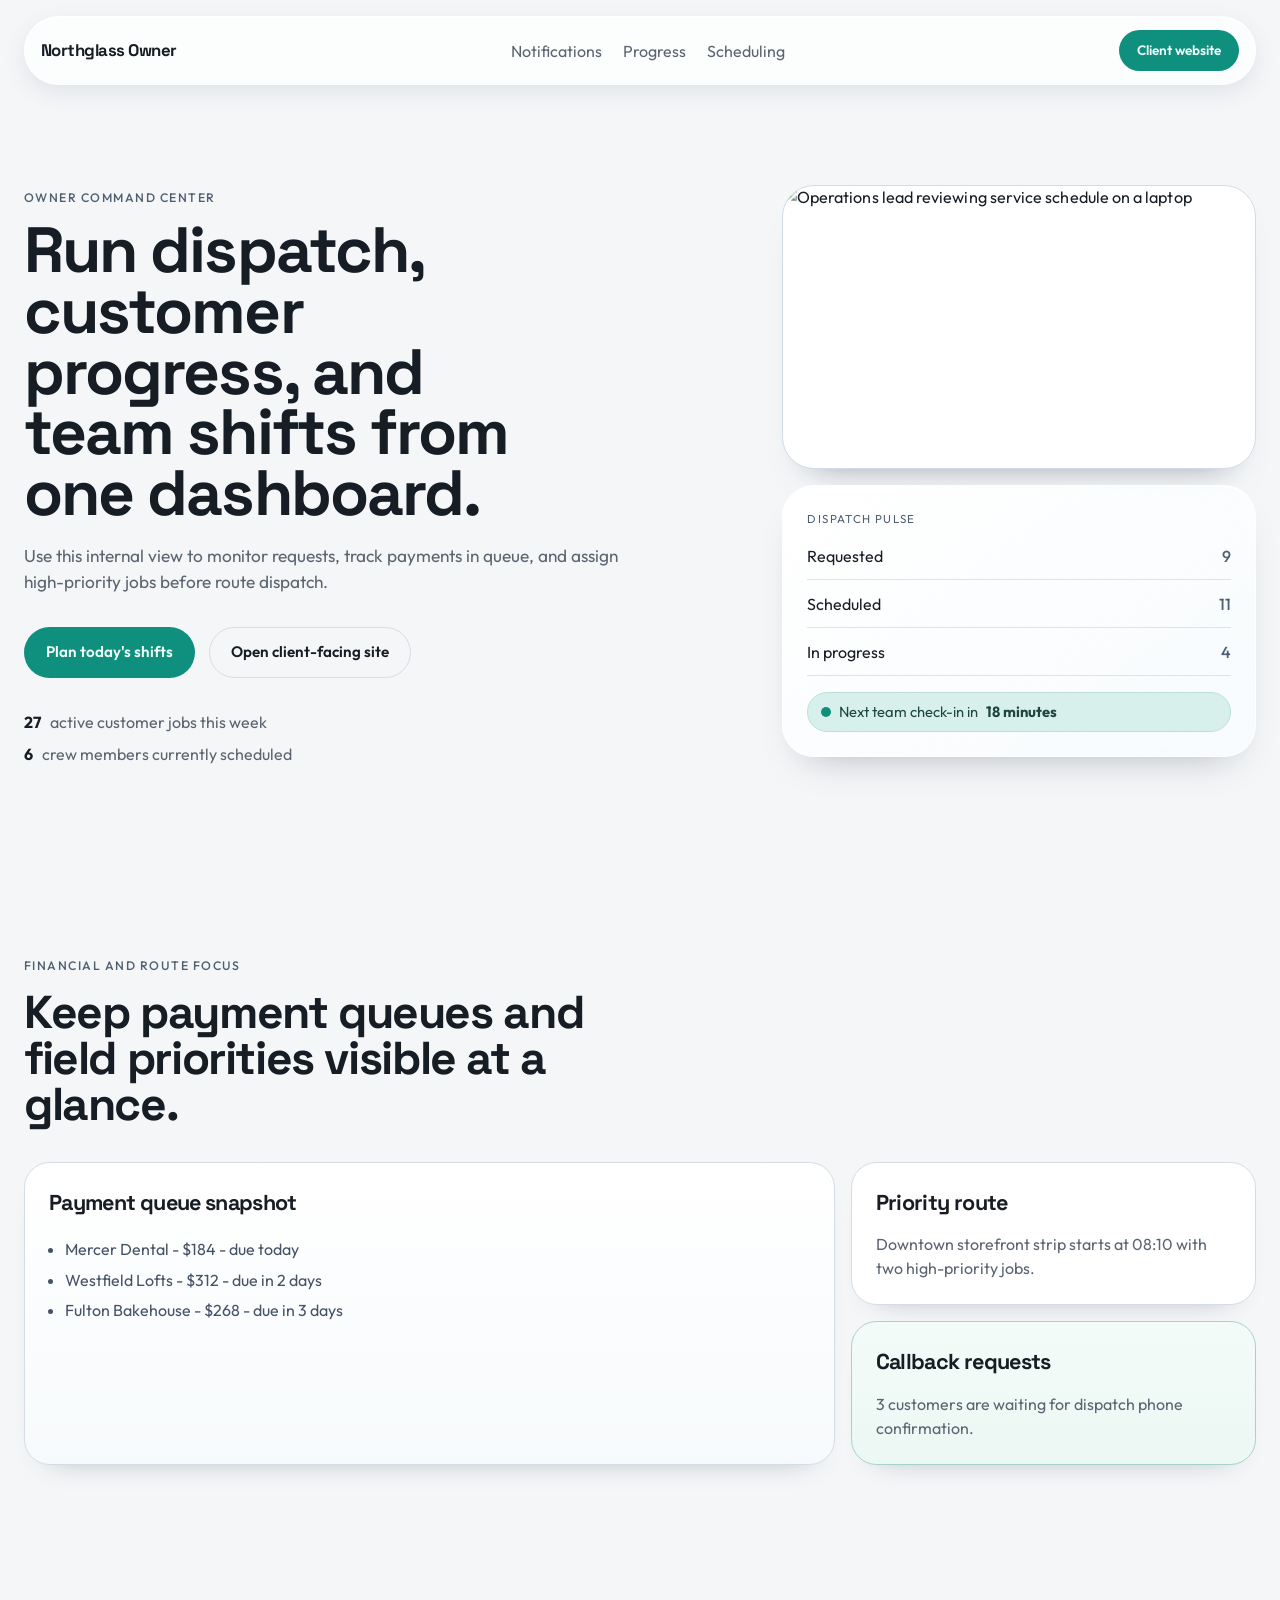
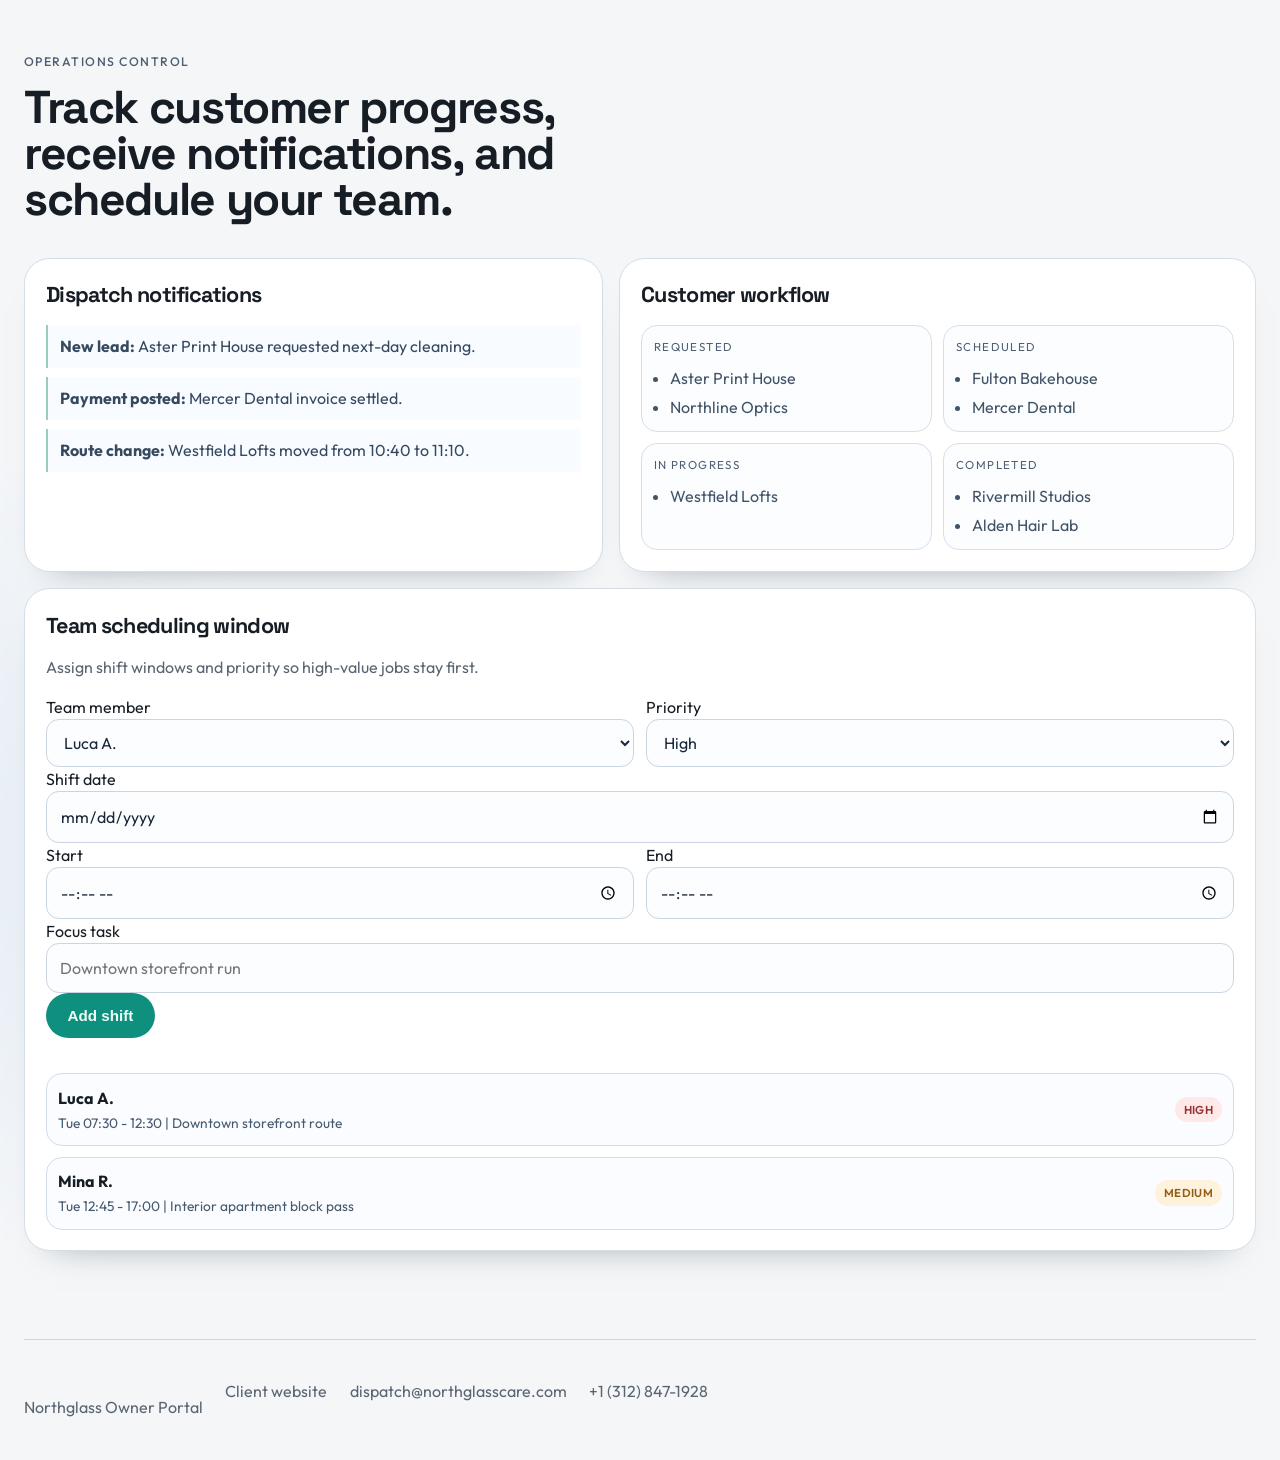
==== owner.html @ faa6aa74 "Split client and owner views with dedicated owner portal" ====
<!doctype html>
<html lang="en">
  <head>
    <meta charset="UTF-8" />
    <meta name="viewport" content="width=device-width, initial-scale=1.0" />
    <title>Northglass Owner Portal</title>
    <meta
      name="description"
      content="Northglass owner operations portal for dispatch updates, customer progress tracking, payment visibility, and shift scheduling."
    />
    <meta name="robots" content="noindex, nofollow" />
    <link rel="preconnect" href="https://fonts.googleapis.com" />
    <link rel="preconnect" href="https://fonts.gstatic.com" crossorigin />
    <link
      href="https://fonts.googleapis.com/css2?family=Outfit:wght@300;400;500;600;700&family=Space+Grotesk:wght@500;600;700&display=swap"
      rel="stylesheet"
    />
    <link rel="stylesheet" href="styles.css" />
  </head>
  <body>
    <div class="site-noise" aria-hidden="true"></div>
    <header class="topbar">
      <a class="brand" href="#portal">Northglass Owner</a>
      <nav class="nav-links" aria-label="Owner navigation">
        <a href="#ops">Notifications</a>
        <a href="#workflow">Progress</a>
        <a href="#schedule">Scheduling</a>
      </nav>
      <a class="btn btn-small" href="index.html">Client website</a>
    </header>

    <main id="portal">
      <section class="hero section">
        <div class="hero-copy reveal">
          <p class="eyebrow">Owner command center</p>
          <h1>Run dispatch, customer progress, and team shifts from one dashboard.</h1>
          <p class="lead">
            Use this internal view to monitor requests, track payments in queue, and assign
            high-priority jobs before route dispatch.
          </p>
          <div class="hero-cta">
            <a class="btn" href="#schedule">Plan today's shifts</a>
            <a class="btn btn-ghost" href="index.html">Open client-facing site</a>
          </div>
          <ul class="meta-list" aria-label="Ops metrics">
            <li><strong>27</strong> active customer jobs this week</li>
            <li><strong>6</strong> crew members currently scheduled</li>
          </ul>
        </div>

        <div class="hero-panel reveal">
          <figure class="hero-photo">
            <img
              src="https://images.pexels.com/photos/4246120/pexels-photo-4246120.jpeg?auto=compress&cs=tinysrgb&w=1400"
              alt="Operations lead reviewing service schedule on a laptop"
              loading="eager"
            />
          </figure>
          <div class="glass-card">
            <p class="mini-label">Dispatch pulse</p>
            <ul class="route-list">
              <li><span>Requested</span><time>9</time></li>
              <li><span>Scheduled</span><time>11</time></li>
              <li><span>In progress</span><time>4</time></li>
            </ul>
            <div class="status-strip">
              <span class="pulse-dot" aria-hidden="true"></span>
              Next team check-in in <strong>18 minutes</strong>
            </div>
          </div>
        </div>
      </section>

      <section class="section services" id="workflow">
        <div class="section-head reveal">
          <p class="eyebrow">Financial and route focus</p>
          <h2>Keep payment queues and field priorities visible at a glance.</h2>
        </div>
        <div class="service-grid">
          <article class="service-tile large reveal">
            <h3>Payment queue snapshot</h3>
            <ul>
              <li>Mercer Dental - $184 - due today</li>
              <li>Westfield Lofts - $312 - due in 2 days</li>
              <li>Fulton Bakehouse - $268 - due in 3 days</li>
            </ul>
          </article>
          <article class="service-tile reveal">
            <h3>Priority route</h3>
            <p>Downtown storefront strip starts at 08:10 with two high-priority jobs.</p>
          </article>
          <article class="service-tile accent reveal">
            <h3>Callback requests</h3>
            <p>3 customers are waiting for dispatch phone confirmation.</p>
          </article>
        </div>
      </section>

      <section id="ops" class="section ops-system">
        <div class="section-head reveal">
          <p class="eyebrow">Operations control</p>
          <h2>Track customer progress, receive notifications, and schedule your team.</h2>
        </div>

        <div class="ops-grid">
          <article class="ops-panel reveal">
            <h3>Dispatch notifications</h3>
            <ul id="notification-list" class="notification-list">
              <li><strong>New lead:</strong> Aster Print House requested next-day cleaning.</li>
              <li><strong>Payment posted:</strong> Mercer Dental invoice settled.</li>
              <li><strong>Route change:</strong> Westfield Lofts moved from 10:40 to 11:10.</li>
            </ul>
          </article>

          <article class="ops-panel reveal">
            <h3>Customer workflow</h3>
            <div class="workflow-grid" id="workflow-grid">
              <div>
                <p class="mini-label">Requested</p>
                <ul>
                  <li>Aster Print House</li>
                  <li>Northline Optics</li>
                </ul>
              </div>
              <div>
                <p class="mini-label">Scheduled</p>
                <ul>
                  <li>Fulton Bakehouse</li>
                  <li>Mercer Dental</li>
                </ul>
              </div>
              <div>
                <p class="mini-label">In progress</p>
                <ul>
                  <li>Westfield Lofts</li>
                </ul>
              </div>
              <div>
                <p class="mini-label">Completed</p>
                <ul id="completed-jobs">
                  <li>Rivermill Studios</li>
                  <li>Alden Hair Lab</li>
                </ul>
              </div>
            </div>
          </article>

          <article class="ops-panel schedule-panel reveal" id="schedule">
            <h3>Team scheduling window</h3>
            <p class="ops-copy">Assign shift windows and priority so high-value jobs stay first.</p>

            <form id="schedule-form" novalidate>
              <div class="inline-controls">
                <label>
                  Team member
                  <select id="team-member" name="teamMember">
                    <option value="Luca A.">Luca A.</option>
                    <option value="Mina R.">Mina R.</option>
                    <option value="Devon K.">Devon K.</option>
                  </select>
                </label>

                <label>
                  Priority
                  <select id="priority" name="priority">
                    <option value="High">High</option>
                    <option value="Medium">Medium</option>
                    <option value="Low">Low</option>
                  </select>
                </label>
              </div>

              <label>
                Shift date
                <input id="shift-date" name="shiftDate" type="date" required />
                <span class="error" id="shift-date-error"></span>
              </label>

              <div class="inline-controls">
                <label>
                  Start
                  <input id="shift-start" name="shiftStart" type="time" required />
                  <span class="error" id="shift-start-error"></span>
                </label>

                <label>
                  End
                  <input id="shift-end" name="shiftEnd" type="time" required />
                  <span class="error" id="shift-end-error"></span>
                </label>
              </div>

              <label>
                Focus task
                <input id="shift-task" name="shiftTask" type="text" placeholder="Downtown storefront run" required />
                <span class="error" id="shift-task-error"></span>
              </label>

              <button class="btn" type="submit">Add shift</button>
              <p class="form-message" id="schedule-message" aria-live="polite"></p>
            </form>

            <ul class="shift-list" id="shift-list">
              <li>
                <div>
                  <strong>Luca A.</strong>
                  <p>Tue 07:30 - 12:30 | Downtown storefront route</p>
                </div>
                <span class="tag high">High</span>
              </li>
              <li>
                <div>
                  <strong>Mina R.</strong>
                  <p>Tue 12:45 - 17:00 | Interior apartment block pass</p>
                </div>
                <span class="tag medium">Medium</span>
              </li>
            </ul>
          </article>
        </div>
      </section>
    </main>

    <footer class="footer">
      <p>Northglass Owner Portal</p>
      <a href="index.html">Client website</a>
      <a href="mailto:dispatch@northglasscare.com">dispatch@northglasscare.com</a>
      <a href="tel:+13128471928">+1 (312) 847-1928</a>
    </footer>

    <script src="script.js"></script>
  </body>
</html>
---- styles.css ----
:root {
  --bg: #f4f6f8;
  --surface: #ffffff;
  --ink: #171d24;
  --muted: #5b6572;
  --line: #d4dce5;
  --accent: #0f8f7d;
  --accent-soft: #d8f0eb;
  --shadow: 0 20px 40px -25px rgba(16, 24, 34, 0.35);
  --radius: 1.6rem;
  --ease: cubic-bezier(0.16, 1, 0.3, 1);
}

* {
  box-sizing: border-box;
}

html,
body {
  margin: 0;
  padding: 0;
}

body {
  font-family: Outfit, "Segoe UI", sans-serif;
  color: var(--ink);
  background:
    radial-gradient(1200px 500px at 75% -10%, #e3f3ef 10%, transparent 60%),
    radial-gradient(1000px 650px at -20% 80%, #e7eef7 15%, transparent 65%),
    var(--bg);
  line-height: 1.5;
}

.site-noise {
  position: fixed;
  inset: 0;
  pointer-events: none;
  opacity: 0.06;
  background-image: radial-gradient(rgba(0, 0, 0, 0.7) 0.6px, transparent 0.6px);
  background-size: 4px 4px;
  z-index: 1;
}

.topbar,
main,
.footer {
  position: relative;
  z-index: 2;
}

.topbar {
  width: min(1400px, calc(100% - 3rem));
  margin: 1rem auto 0;
  padding: 0.8rem 1rem;
  border: 1px solid rgba(255, 255, 255, 0.7);
  border-radius: 999px;
  background: rgba(255, 255, 255, 0.72);
  box-shadow:
    inset 0 1px 0 rgba(255, 255, 255, 0.8),
    0 8px 24px rgba(19, 31, 46, 0.08);
  backdrop-filter: blur(10px);
  position: sticky;
  top: 0.6rem;
  display: flex;
  align-items: center;
  justify-content: space-between;
  gap: 1rem;
  z-index: 80;
  transition:
    opacity 0.55s var(--ease),
    transform 0.55s var(--ease),
    background-color 0.35s var(--ease),
    box-shadow 0.35s var(--ease);
}

.topbar.is-idle {
  opacity: 0;
  transform: translateY(-14px);
  pointer-events: none;
}

.brand {
  text-decoration: none;
  color: var(--ink);
  font-family: "Space Grotesk", Outfit, sans-serif;
  font-weight: 700;
  letter-spacing: -0.03em;
  font-size: 1.05rem;
}

.nav-links {
  display: flex;
  gap: 1.3rem;
}

.nav-links a,
.footer a {
  text-decoration: none;
  color: var(--muted);
  transition: color 0.3s var(--ease);
}

.nav-links a:hover,
.footer a:hover {
  color: var(--ink);
}

main {
  width: min(1400px, calc(100% - 3rem));
  margin: 0 auto;
}

.section {
  padding: 5.5rem 0;
}

.hero {
  min-height: calc(100dvh - 8rem);
  display: grid;
  grid-template-columns: 1.2fr 0.8fr;
  gap: 3rem;
  align-items: center;
}

.hero-panel {
  display: grid;
  gap: 1rem;
}

.hero-photo,
.photo-card {
  margin: 0;
  border-radius: 2rem;
  border: 1px solid #d2dbe8;
  background: #fff;
  overflow: hidden;
  box-shadow: 0 22px 36px -30px rgba(13, 27, 43, 0.55);
}

.hero-photo {
  aspect-ratio: 5 / 3;
}

.hero-photo img,
.photo-card img {
  width: 100%;
  height: 100%;
  object-fit: cover;
  display: block;
  transform: scale(1.01);
  transition: transform 0.8s var(--ease);
}

.hero-photo:hover img,
.photo-card:hover img {
  transform: scale(1.06);
}

.eyebrow {
  text-transform: uppercase;
  font-size: 0.77rem;
  letter-spacing: 0.12em;
  color: #4f5f72;
  margin-bottom: 0.8rem;
  font-weight: 500;
}

h1,
h2,
h3 {
  font-family: "Space Grotesk", Outfit, sans-serif;
  letter-spacing: -0.03em;
  margin: 0;
}

h1 {
  font-size: clamp(2.35rem, 5vw, 5rem);
  line-height: 0.95;
  max-width: 13ch;
}

h2 {
  font-size: clamp(1.9rem, 3.6vw, 3.5rem);
  line-height: 1;
  max-width: 20ch;
}

h3 {
  font-size: 1.35rem;
  margin-bottom: 0.8rem;
}

.lead {
  max-width: 55ch;
  color: var(--muted);
  font-size: 1.08rem;
  margin: 1.2rem 0 2rem;
}

.hero-cta {
  display: flex;
  flex-wrap: wrap;
  gap: 0.9rem;
}

.btn {
  background: var(--accent);
  color: #effcf8;
  border: 1px solid transparent;
  border-radius: 999px;
  padding: 0.82rem 1.3rem;
  text-decoration: none;
  font-weight: 600;
  font-size: 0.95rem;
  cursor: pointer;
  transition:
    transform 0.25s var(--ease),
    background-color 0.25s var(--ease),
    box-shadow 0.25s var(--ease);
}

.btn:hover {
  background: #0c7f70;
  transform: translateY(-1px);
  box-shadow: 0 12px 18px -14px rgba(15, 143, 125, 0.75);
}

.btn:active {
  transform: translateY(0) scale(0.98);
}

.btn-small {
  padding: 0.6rem 1.05rem;
  font-size: 0.85rem;
}

.btn-ghost {
  background: transparent;
  border-color: var(--line);
  color: var(--ink);
}

.btn-ghost:hover {
  background: #edf2f7;
  box-shadow: none;
}

.meta-list {
  list-style: none;
  margin: 2rem 0 0;
  padding: 0;
  display: grid;
  gap: 0.5rem;
  color: var(--muted);
}

.meta-list strong {
  color: var(--ink);
  margin-right: 0.4rem;
}

.glass-card {
  border-radius: 2rem;
  border: 1px solid rgba(255, 255, 255, 0.75);
  background:
    linear-gradient(145deg, rgba(255, 255, 255, 0.82), rgba(244, 249, 252, 0.62)),
    rgba(255, 255, 255, 0.75);
  box-shadow:
    inset 0 1px 0 rgba(255, 255, 255, 0.85),
    var(--shadow);
  backdrop-filter: blur(8px);
  padding: 1.5rem;
  position: relative;
  overflow: hidden;
}

.shine {
  position: absolute;
  inset: -40% auto auto -20%;
  width: 65%;
  aspect-ratio: 1;
  background: radial-gradient(circle, rgba(255, 255, 255, 0.78) 0, transparent 72%);
  filter: blur(6px);
  animation: drift 7s linear infinite;
}

.mini-label {
  margin: 0;
  text-transform: uppercase;
  letter-spacing: 0.12em;
  font-size: 0.72rem;
  color: #4f5f72;
}

.route-list {
  list-style: none;
  padding: 0;
  margin: 1rem 0;
  display: grid;
  gap: 0.75rem;
}

.route-list li {
  display: flex;
  justify-content: space-between;
  gap: 1rem;
  border-bottom: 1px solid #dce3ec;
  padding-bottom: 0.7rem;
}

.route-list time {
  color: #4c5e73;
  font-weight: 500;
}

.status-strip {
  background: var(--accent-soft);
  border: 1px solid #bbdfd6;
  border-radius: 999px;
  padding: 0.5rem 0.8rem;
  font-size: 0.92rem;
  display: flex;
  align-items: center;
  gap: 0.5rem;
  color: #1f463f;
}

.pulse-dot {
  width: 10px;
  height: 10px;
  border-radius: 50%;
  background: var(--accent);
  box-shadow: 0 0 0 0 rgba(15, 143, 125, 0.5);
  animation: pulse 2.4s infinite;
}

.section-head {
  margin-bottom: 2.2rem;
}

.service-grid {
  display: grid;
  grid-template-columns: 2fr 1fr;
  gap: 1rem;
}

.service-tile {
  padding: 1.5rem;
  border-radius: var(--radius);
  border: 1px solid var(--line);
  background: var(--surface);
  box-shadow: 0 16px 30px -27px rgba(20, 31, 45, 0.45);
}

.service-tile.large {
  grid-row: span 2;
  background: linear-gradient(180deg, #ffffff, #f7fafc);
}

.service-tile p {
  margin: 0;
  color: var(--muted);
}

.service-tile ul {
  margin: 1.1rem 0 0;
  padding-left: 1rem;
  color: #445367;
  display: grid;
  gap: 0.4rem;
}

.service-tile.accent {
  border-color: #a6d2c9;
  background: linear-gradient(180deg, #f3fbf8, #ecf8f4);
}

.steps {
  margin: 0;
  padding: 0;
  list-style: none;
  border-top: 1px solid var(--line);
}

.steps li {
  padding: 1.2rem 0;
  border-bottom: 1px solid var(--line);
  display: grid;
  grid-template-columns: 220px 1fr;
  gap: 1rem;
  align-items: baseline;
}

.steps p {
  margin: 0;
  color: var(--muted);
}

.photo-grid {
  display: grid;
  grid-template-columns: 1.2fr 1fr;
  gap: 1rem;
}

.photo-card {
  aspect-ratio: 4 / 3;
}

.photo-card.tall {
  grid-row: span 2;
  aspect-ratio: auto;
  min-height: 100%;
}

.quote-row {
  display: grid;
  grid-template-columns: 1fr 1.2fr;
  gap: 1rem;
}

blockquote {
  margin: 0;
  border: 1px solid var(--line);
  border-radius: var(--radius);
  padding: 1.4rem;
  background: var(--surface);
  box-shadow: 0 15px 24px -24px rgba(13, 25, 42, 0.5);
  color: #324155;
}

cite {
  display: block;
  margin-top: 1rem;
  font-style: normal;
  color: #15253a;
  font-weight: 500;
}

.estimate {
  display: grid;
  grid-template-columns: 1.05fr 0.95fr;
  gap: 2rem;
  align-items: start;
}

.estimate-copy p {
  color: var(--muted);
  max-width: 52ch;
}

.price-chip {
  margin-top: 1.2rem;
  display: inline-flex;
  border-radius: 999px;
  padding: 0.5rem 0.9rem;
  background: #e9f5f2;
  border: 1px solid #c4e3dc;
  color: #14544a;
  font-weight: 600;
}

.estimate-form {
  border-radius: var(--radius);
  border: 1px solid var(--line);
  background: var(--surface);
  padding: 1.3rem;
  display: grid;
  gap: 1rem;
  box-shadow: 0 20px 40px -32px rgba(18, 29, 44, 0.55);
}

.estimate-form label {
  display: grid;
  gap: 0.45rem;
  font-weight: 500;
  color: #1a2738;
}

input,
select {
  width: 100%;
  border: 1px solid #cad5e3;
  border-radius: 0.8rem;
  padding: 0.75rem 0.8rem;
  font: inherit;
  color: #1a2738;
  background: #fbfdff;
  transition:
    border-color 0.2s ease,
    box-shadow 0.2s ease;
}

input:focus,
select:focus {
  outline: none;
  border-color: #7bbcaf;
  box-shadow: 0 0 0 4px rgba(21, 116, 103, 0.12);
}

small {
  font-weight: 400;
  color: var(--muted);
  font-size: 0.82rem;
}

.inline-controls {
  display: grid;
  grid-template-columns: 1fr 1fr;
  gap: 0.8rem;
}

.slot-wrap {
  border: 1px solid #d5dde8;
  border-radius: 0.9rem;
  padding: 0.8rem;
  background: #fafcff;
}

.slot-state {
  color: var(--muted);
  font-size: 0.92rem;
}

.slot-list {
  margin-top: 0.8rem;
  display: flex;
  flex-wrap: wrap;
  gap: 0.5rem;
}

.slot {
  border-radius: 999px;
  border: 1px solid #c8d4e4;
  background: #fff;
  padding: 0.4rem 0.75rem;
  font-size: 0.86rem;
  cursor: pointer;
  color: #253246;
  transition: all 0.2s var(--ease);
}

.slot:hover {
  transform: translateY(-1px);
  border-color: #9cb1c9;
}

.slot.selected {
  background: #e8f7f4;
  border-color: #8fcdbf;
  color: #184a42;
}

.skeleton {
  display: block;
  height: 0.8rem;
  border-radius: 999px;
  margin-top: 0.5rem;
  background: linear-gradient(90deg, #ecf2f9 8%, #dfe8f4 40%, #ecf2f9 80%);
  background-size: 200% 100%;
  animation: shimmer 1.2s linear infinite;
}

.error {
  min-height: 1em;
  font-size: 0.82rem;
  color: #ab3f3f;
  font-weight: 400;
}

.form-message {
  margin: 0;
  min-height: 1.2em;
  color: #1d5e53;
  font-weight: 500;
}

.payment-grid {
  display: grid;
  grid-template-columns: 0.95fr 1.05fr;
  gap: 1rem;
}

.payment-panel,
.payment-form,
.chat-window,
.chat-notes,
.ops-panel {
  border: 1px solid var(--line);
  border-radius: var(--radius);
  background: var(--surface);
  box-shadow: 0 20px 34px -30px rgba(15, 28, 43, 0.5);
}

.payment-panel,
.payment-form,
.ops-panel,
.chat-notes {
  padding: 1.3rem;
}

.payment-copy,
.ops-copy {
  margin: 0.4rem 0 1rem;
  color: var(--muted);
}

.invoice-list {
  list-style: none;
  margin: 1rem 0;
  padding: 0;
  display: grid;
  gap: 0.55rem;
}

.invoice-item {
  display: flex;
  justify-content: space-between;
  align-items: center;
  gap: 1rem;
  border: 1px solid #cfd8e5;
  border-radius: 1rem;
  padding: 0.85rem;
  cursor: pointer;
  transition:
    transform 0.25s var(--ease),
    border-color 0.25s var(--ease),
    background-color 0.25s var(--ease);
}

.invoice-item:hover {
  transform: translateY(-1px);
  border-color: #9cb1c9;
}

.invoice-item.active {
  border-color: #89c6b9;
  background: #ebf7f4;
}

.invoice-item strong {
  display: block;
}

.invoice-item p {
  margin: 0.2rem 0 0;
  color: var(--muted);
  font-size: 0.86rem;
}

.invoice-item span {
  font-weight: 600;
}

.secure-strip {
  border: 1px solid #badfd7;
  border-radius: 0.9rem;
  background: #eff9f6;
  color: #1c4d44;
  font-size: 0.9rem;
  padding: 0.65rem 0.75rem;
  display: flex;
  align-items: center;
  gap: 0.55rem;
}

.payment-total {
  border: 1px dashed #c7d3e3;
  border-radius: 0.9rem;
  padding: 0.7rem 0.85rem;
  display: flex;
  justify-content: space-between;
  align-items: center;
  color: #26384f;
}

.payment-total strong {
  font-family: "Space Grotesk", Outfit, sans-serif;
  font-size: 1.2rem;
}

.chat-layout {
  display: grid;
  grid-template-columns: 1.2fr 0.8fr;
  gap: 1rem;
}

.chat-window {
  display: grid;
  grid-template-rows: auto 1fr auto auto;
  min-height: 440px;
  overflow: hidden;
}

.chat-window header {
  padding: 1rem 1.1rem;
  border-bottom: 1px solid #d7dfeb;
  display: flex;
  align-items: center;
  justify-content: space-between;
}

.chat-live {
  border: 1px solid #c2dcd5;
  background: #ebf7f3;
  color: #25574f;
  border-radius: 999px;
  font-size: 0.78rem;
  padding: 0.2rem 0.6rem;
}

.chat-log {
  padding: 1rem;
  overflow-y: auto;
  display: grid;
  gap: 0.65rem;
  align-content: start;
  max-height: 360px;
}

.bubble {
  max-width: 83%;
  padding: 0.7rem 0.85rem;
  border-radius: 1rem;
  font-size: 0.92rem;
  animation: rise 0.34s var(--ease);
}

.bubble.bot {
  justify-self: start;
  background: #f2f6fb;
  border: 1px solid #d5deea;
  color: #213447;
}

.bubble.user {
  justify-self: end;
  background: #dff4ef;
  border: 1px solid #a7d6cc;
  color: #1a4a40;
}

.chat-quick {
  border-top: 1px solid #d7dfeb;
  padding: 0.7rem 1rem;
  display: flex;
  flex-wrap: wrap;
  gap: 0.45rem;
}

.chat-chip {
  border: 1px solid #cad7e7;
  background: #fff;
  border-radius: 999px;
  font-size: 0.8rem;
  padding: 0.35rem 0.65rem;
  color: #33475d;
  cursor: pointer;
  transition: all 0.2s var(--ease);
}

.chat-chip:hover {
  border-color: #96adca;
  transform: translateY(-1px);
}

.chat-form {
  border-top: 1px solid #d7dfeb;
  padding: 0.75rem;
  display: grid;
  grid-template-columns: 1fr auto;
  gap: 0.55rem;
}

.chat-notes ul {
  margin: 1rem 0 0;
  padding-left: 1rem;
  color: #3c4f64;
  display: grid;
  gap: 0.45rem;
}

.ops-grid {
  display: grid;
  grid-template-columns: 1fr 1.1fr;
  gap: 1rem;
}

.notification-list {
  list-style: none;
  margin: 0.8rem 0 0;
  padding: 0;
  display: grid;
  gap: 0.55rem;
}

.notification-list li {
  border-left: 2px solid #98cdbf;
  background: #f8fbff;
  padding: 0.6rem 0.75rem;
  color: #35495f;
}

.workflow-grid {
  margin-top: 0.7rem;
  display: grid;
  grid-template-columns: repeat(2, minmax(0, 1fr));
  gap: 0.7rem;
}

.workflow-grid > div {
  border: 1px solid #d7dfeb;
  border-radius: 1rem;
  padding: 0.75rem;
  background: #fbfdff;
}

.workflow-grid ul {
  margin: 0.7rem 0 0;
  padding-left: 1rem;
  color: #415367;
  display: grid;
  gap: 0.3rem;
}

.schedule-panel {
  grid-column: 1 / -1;
}

.shift-list {
  list-style: none;
  margin: 1rem 0 0;
  padding: 0;
  display: grid;
  gap: 0.65rem;
}

.shift-list li {
  border: 1px solid #d4dde9;
  border-radius: 1rem;
  background: #fafcff;
  padding: 0.72rem;
  display: flex;
  justify-content: space-between;
  align-items: center;
  gap: 1rem;
  animation: rise 0.35s var(--ease);
}

.shift-list p {
  margin: 0.2rem 0 0;
  color: #465a70;
  font-size: 0.86rem;
}

.tag {
  border-radius: 999px;
  padding: 0.25rem 0.55rem;
  font-size: 0.72rem;
  font-weight: 600;
  letter-spacing: 0.03em;
  text-transform: uppercase;
}

.tag.high {
  background: #ffe8e8;
  color: #963232;
}

.tag.medium {
  background: #fff2dc;
  color: #935f16;
}

.tag.low {
  background: #e6f2ff;
  color: #2f5d97;
}

.sr-only {
  position: absolute;
  width: 1px;
  height: 1px;
  padding: 0;
  margin: -1px;
  overflow: hidden;
  clip: rect(0, 0, 0, 0);
  border: 0;
}

.footer {
  width: min(1400px, calc(100% - 3rem));
  margin: 0 auto 1.6rem;
  padding-top: 2.4rem;
  border-top: 1px solid #ced7e2;
  display: flex;
  flex-wrap: wrap;
  gap: 1rem 1.4rem;
  color: var(--muted);
}

.reveal {
  opacity: 0;
  transform: translateY(24px);
  transition:
    opacity 0.7s var(--ease),
    transform 0.7s var(--ease);
}

.reveal.is-visible {
  opacity: 1;
  transform: translateY(0);
}

@keyframes pulse {
  0% {
    box-shadow: 0 0 0 0 rgba(15, 143, 125, 0.45);
  }
  100% {
    box-shadow: 0 0 0 14px rgba(15, 143, 125, 0);
  }
}

@keyframes drift {
  0% {
    transform: translateX(-12%) translateY(0%);
  }
  50% {
    transform: translateX(15%) translateY(7%);
  }
  100% {
    transform: translateX(-12%) translateY(0%);
  }
}

@keyframes shimmer {
  0% {
    background-position: 200% 0;
  }
  100% {
    background-position: -200% 0;
  }
}

@keyframes rise {
  0% {
    opacity: 0;
    transform: translateY(10px);
  }
  100% {
    opacity: 1;
    transform: translateY(0);
  }
}

@media (max-width: 1080px) {
  .hero,
  .estimate,
  .quote-row,
  .payment-grid,
  .chat-layout,
  .ops-grid {
    grid-template-columns: 1fr;
  }

  .photo-grid {
    grid-template-columns: 1fr 1fr;
  }

  .photo-card.tall {
    grid-row: auto;
  }

  .service-grid {
    grid-template-columns: 1fr 1fr;
  }

  .service-tile.large {
    grid-row: auto;
    grid-column: span 2;
  }

  .steps li {
    grid-template-columns: 1fr;
    gap: 0.4rem;
  }

  .schedule-panel {
    grid-column: auto;
  }
}

@media (max-width: 760px) {
  .topbar,
  main,
  .footer {
    width: calc(100% - 1.5rem);
  }

  .topbar {
    border-radius: 1rem;
    flex-wrap: wrap;
    justify-content: center;
    padding: 0.8rem;
  }

  .nav-links {
    order: 3;
    width: 100%;
    justify-content: center;
    margin-top: 0.2rem;
  }

  .section {
    padding: 3.8rem 0;
  }

  .hero {
    min-height: auto;
    gap: 2rem;
  }

  .service-grid,
  .inline-controls,
  .photo-grid {
    grid-template-columns: 1fr;
  }

  .service-tile.large {
    grid-column: span 1;
  }
}
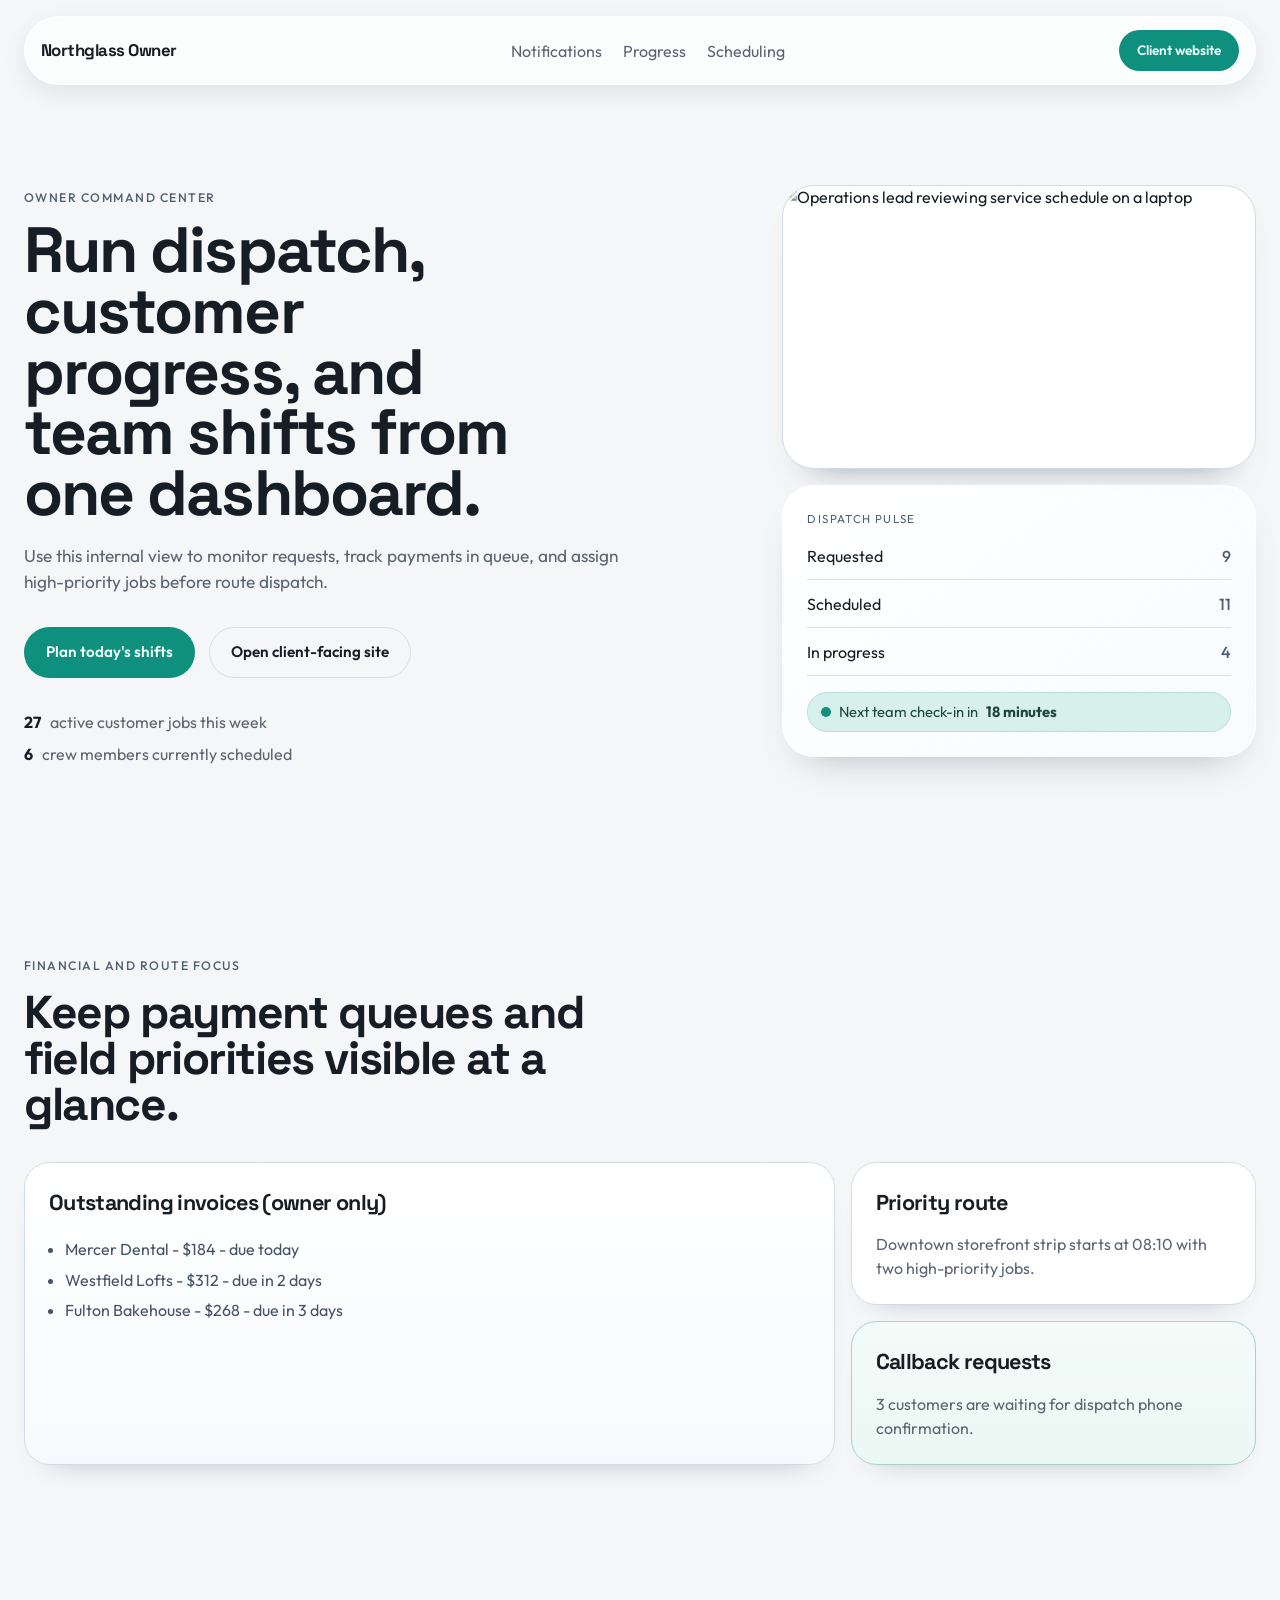
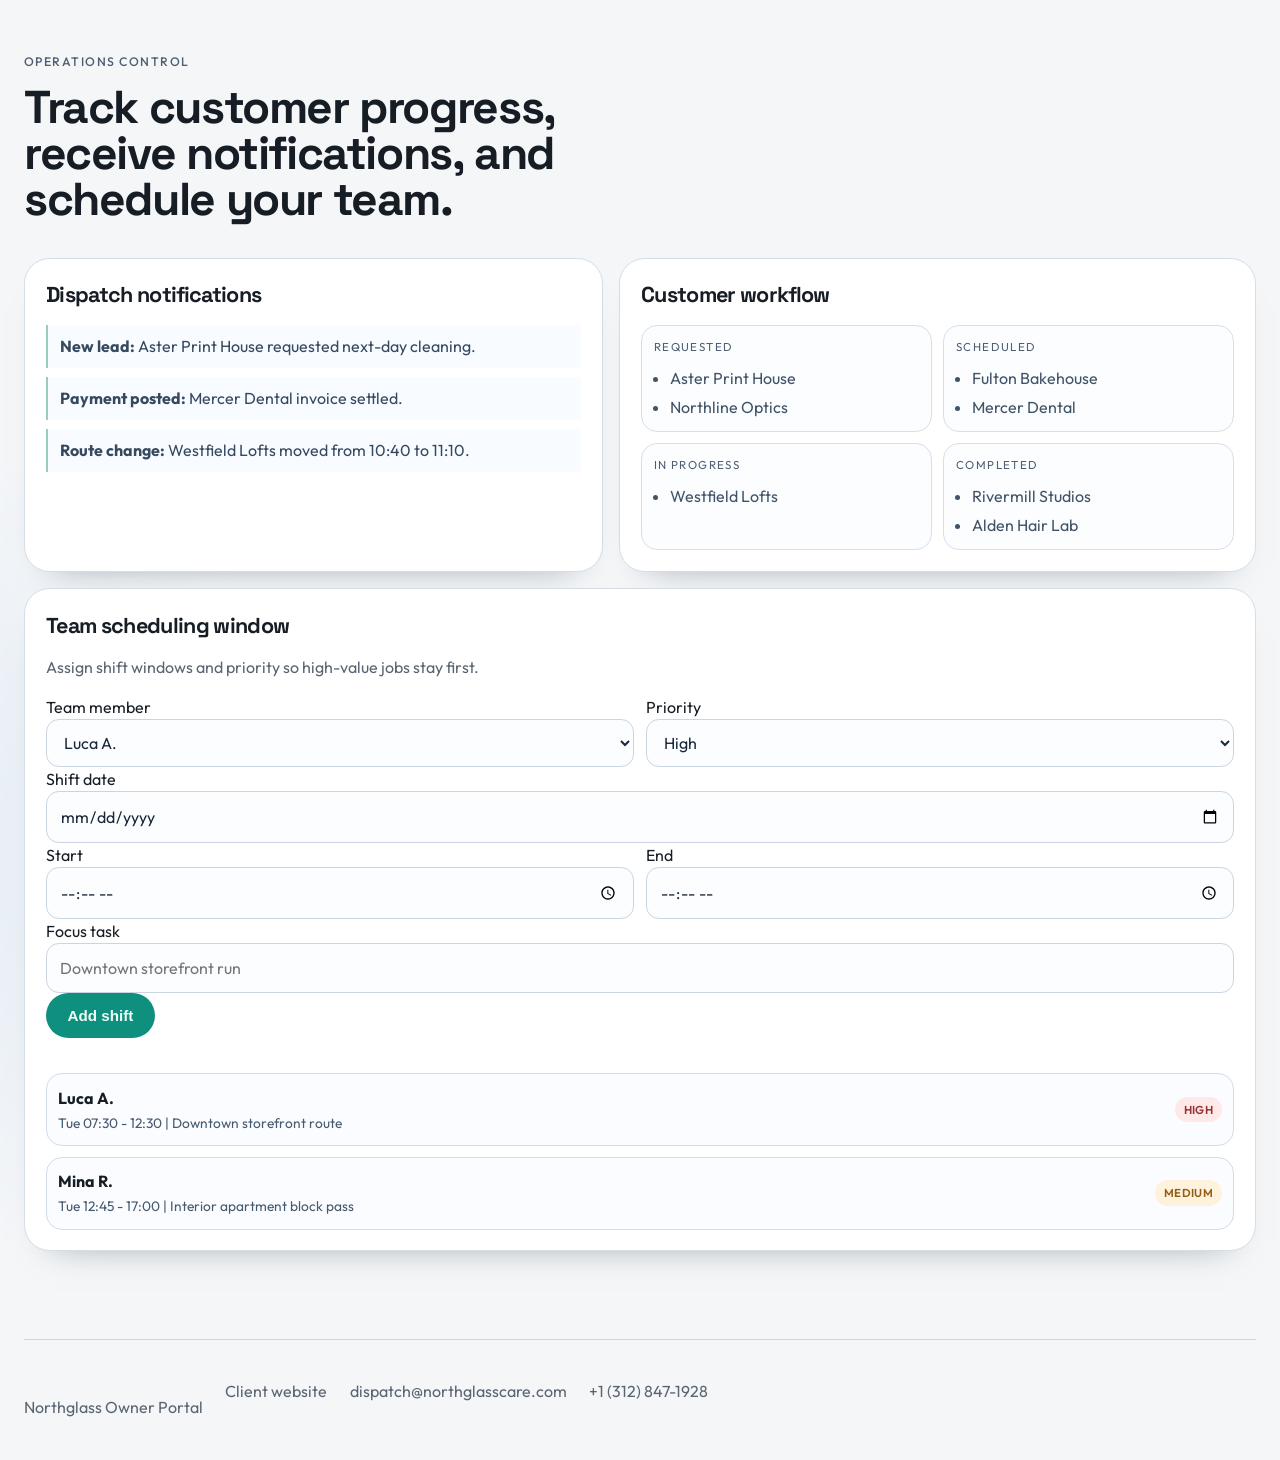
==== commit 84d42c94: "Move invoice queue to owner view and simplify client checkout" ====
--- a/owner.html
+++ b/owner.html
@@ -28,6 +28,7 @@
       </nav>
       <a class="btn btn-small" href="index.html">Client website</a>
     </header>
+    <div id="menu-cue" class="menu-cue" aria-hidden="true">Menu</div>
 
     <main id="portal">
       <section class="hero section">
@@ -52,8 +53,13 @@
           <figure class="hero-photo">
             <img
               src="https://images.pexels.com/photos/4246120/pexels-photo-4246120.jpeg?auto=compress&cs=tinysrgb&w=1400"
+              srcset="https://images.pexels.com/photos/4246120/pexels-photo-4246120.jpeg?auto=compress&cs=tinysrgb&w=700 700w, https://images.pexels.com/photos/4246120/pexels-photo-4246120.jpeg?auto=compress&cs=tinysrgb&w=1100 1100w, https://images.pexels.com/photos/4246120/pexels-photo-4246120.jpeg?auto=compress&cs=tinysrgb&w=1400 1400w"
+              sizes="(max-width: 1080px) 100vw, 40vw"
+              width="1400"
+              height="933"
               alt="Operations lead reviewing service schedule on a laptop"
               loading="eager"
+              decoding="async"
             />
           </figure>
           <div class="glass-card">
@@ -78,7 +84,7 @@
         </div>
         <div class="service-grid">
           <article class="service-tile large reveal">
-            <h3>Payment queue snapshot</h3>
+            <h3>Outstanding invoices (owner only)</h3>
             <ul>
               <li>Mercer Dental - $184 - due today</li>
               <li>Westfield Lofts - $312 - due in 2 days</li>
--- a/styles.css
+++ b/styles.css
@@ -29,6 +29,14 @@
     radial-gradient(1000px 650px at -20% 80%, #e7eef7 15%, transparent 65%),
     var(--bg);
   line-height: 1.5;
+}
+
+a:focus-visible,
+button:focus-visible,
+input:focus-visible,
+select:focus-visible {
+  outline: 2px solid #6bb6a9;
+  outline-offset: 2px;
 }
 
 .site-noise {
@@ -77,6 +85,41 @@
   opacity: 0;
   transform: translateY(-14px);
   pointer-events: none;
+}
+
+.menu-cue {
+  position: fixed;
+  top: 0.4rem;
+  left: 50%;
+  transform: translateX(-50%) translateY(-6px);
+  z-index: 79;
+  border: 1px solid #cfd9e6;
+  border-radius: 999px;
+  background: rgba(255, 255, 255, 0.9);
+  color: #4a5b70;
+  font-size: 0.72rem;
+  letter-spacing: 0.08em;
+  text-transform: uppercase;
+  padding: 0.22rem 0.58rem;
+  opacity: 0;
+  pointer-events: none;
+  transition: opacity 0.35s var(--ease), transform 0.35s var(--ease);
+}
+
+.menu-cue::before {
+  content: "";
+  display: inline-block;
+  width: 18px;
+  height: 2px;
+  border-radius: 999px;
+  background: #86a3c7;
+  margin-right: 0.35rem;
+  vertical-align: middle;
+}
+
+.menu-cue.is-visible {
+  opacity: 0.9;
+  transform: translateX(-50%) translateY(0);
 }
 
 .brand {
@@ -604,6 +647,14 @@
   color: var(--muted);
 }
 
+.payment-steps {
+  margin: 0.8rem 0 1rem;
+  padding-left: 1rem;
+  color: #3a4f66;
+  display: grid;
+  gap: 0.45rem;
+}
+
 .invoice-list {
   list-style: none;
   margin: 1rem 0;
@@ -678,6 +729,128 @@
   font-size: 1.2rem;
 }
 
+.floating-chat {
+  position: fixed;
+  right: 1.2rem;
+  bottom: calc(1.2rem + env(safe-area-inset-bottom));
+  z-index: 90;
+  display: grid;
+  justify-items: end;
+  gap: 0.7rem;
+  transition: bottom 0.72s var(--ease);
+}
+
+.floating-chat.is-raised {
+  bottom: 2.25rem;
+}
+
+.chat-fab {
+  border: none;
+  border-radius: 999px;
+  background: linear-gradient(145deg, #0f8f7d, #0d7f70);
+  color: #f3fffd;
+  font: inherit;
+  font-weight: 600;
+  padding: 0.78rem 1rem;
+  display: inline-flex;
+  align-items: center;
+  gap: 0.55rem;
+  cursor: pointer;
+  box-shadow: 0 20px 30px -18px rgba(11, 93, 81, 0.72);
+  animation: chatFloat 3s ease-in-out infinite;
+  transition: transform 0.25s var(--ease), box-shadow 0.25s var(--ease);
+}
+
+.chat-fab:hover {
+  transform: translateY(-1px);
+  box-shadow: 0 24px 34px -18px rgba(11, 93, 81, 0.85);
+}
+
+.chat-fab-dot {
+  width: 8px;
+  height: 8px;
+  border-radius: 50%;
+  background: #bcffe8;
+  box-shadow: 0 0 0 0 rgba(188, 255, 232, 0.7);
+  animation: pulse 2.2s infinite;
+}
+
+.chat-nudge {
+  position: absolute;
+  right: 0;
+  bottom: calc(100% + 0.7rem);
+  margin: 0;
+  padding: 0.5rem 0.75rem;
+  border-radius: 0.8rem;
+  border: 1px solid #cbd8e9;
+  background: rgba(255, 255, 255, 0.94);
+  color: #33475d;
+  font-size: 0.84rem;
+  max-width: 280px;
+  opacity: 0;
+  transform: translateY(8px);
+  pointer-events: none;
+  transition: opacity 0.45s var(--ease), transform 0.45s var(--ease);
+}
+
+.chat-nudge.is-visible {
+  opacity: 1;
+  transform: translateY(0);
+}
+
+.chat-widget {
+  position: absolute;
+  right: 0;
+  bottom: calc(100% + 0.7rem);
+  width: min(380px, calc(100vw - 1.6rem));
+  max-height: calc(100dvh - 7rem);
+  background: #fff;
+  border: 1px solid #d5deeb;
+  border-radius: 1.2rem;
+  box-shadow: 0 34px 46px -28px rgba(13, 27, 43, 0.7);
+  display: grid;
+  grid-template-rows: auto minmax(0, 1fr) auto auto;
+  overflow: hidden;
+  opacity: 0;
+  transform: translateY(14px) scale(0.985);
+  pointer-events: none;
+  transition: opacity 0.32s var(--ease), transform 0.32s var(--ease);
+}
+
+.floating-chat.is-open .chat-widget {
+  opacity: 1;
+  transform: translateY(0) scale(1);
+  pointer-events: auto;
+}
+
+.floating-chat.is-open .chat-fab {
+  animation: none;
+}
+
+.chat-widget-head {
+  padding: 0.9rem 1rem;
+  border-bottom: 1px solid #d7dfeb;
+  display: flex;
+  align-items: center;
+  justify-content: space-between;
+  gap: 0.8rem;
+}
+
+.chat-close {
+  border: 1px solid #d0d9e6;
+  border-radius: 999px;
+  background: #f9fcff;
+  color: #33455a;
+  font: inherit;
+  font-size: 0.8rem;
+  padding: 0.28rem 0.7rem;
+  cursor: pointer;
+}
+
+.chat-close:hover {
+  background: #f0f5fb;
+}
+
 .chat-layout {
   display: grid;
   grid-template-columns: 1.2fr 0.8fr;
@@ -714,7 +887,7 @@
   display: grid;
   gap: 0.65rem;
   align-content: start;
-  max-height: 360px;
+  min-height: 0;
 }
 
 .bubble {
@@ -952,6 +1125,18 @@
   }
 }
 
+@keyframes chatFloat {
+  0% {
+    transform: translateY(0);
+  }
+  50% {
+    transform: translateY(-4px);
+  }
+  100% {
+    transform: translateY(0);
+  }
+}
+
 @media (max-width: 1080px) {
   .hero,
   .estimate,
@@ -1028,4 +1213,31 @@
   .service-tile.large {
     grid-column: span 1;
   }
-}
+
+  .floating-chat {
+    right: 0.75rem;
+    bottom: calc(0.75rem + env(safe-area-inset-bottom));
+    left: auto;
+    justify-items: end;
+  }
+
+  .floating-chat.is-raised {
+    bottom: calc(1.35rem + env(safe-area-inset-bottom));
+  }
+
+  .chat-widget {
+    width: min(360px, calc(100vw - 1.6rem));
+    max-height: calc(100dvh - 5.5rem);
+  }
+}
+
+@media (prefers-reduced-motion: reduce) {
+  *,
+  *::before,
+  *::after {
+    animation-duration: 0.01ms !important;
+    animation-iteration-count: 1 !important;
+    transition-duration: 0.01ms !important;
+    scroll-behavior: auto !important;
+  }
+}
